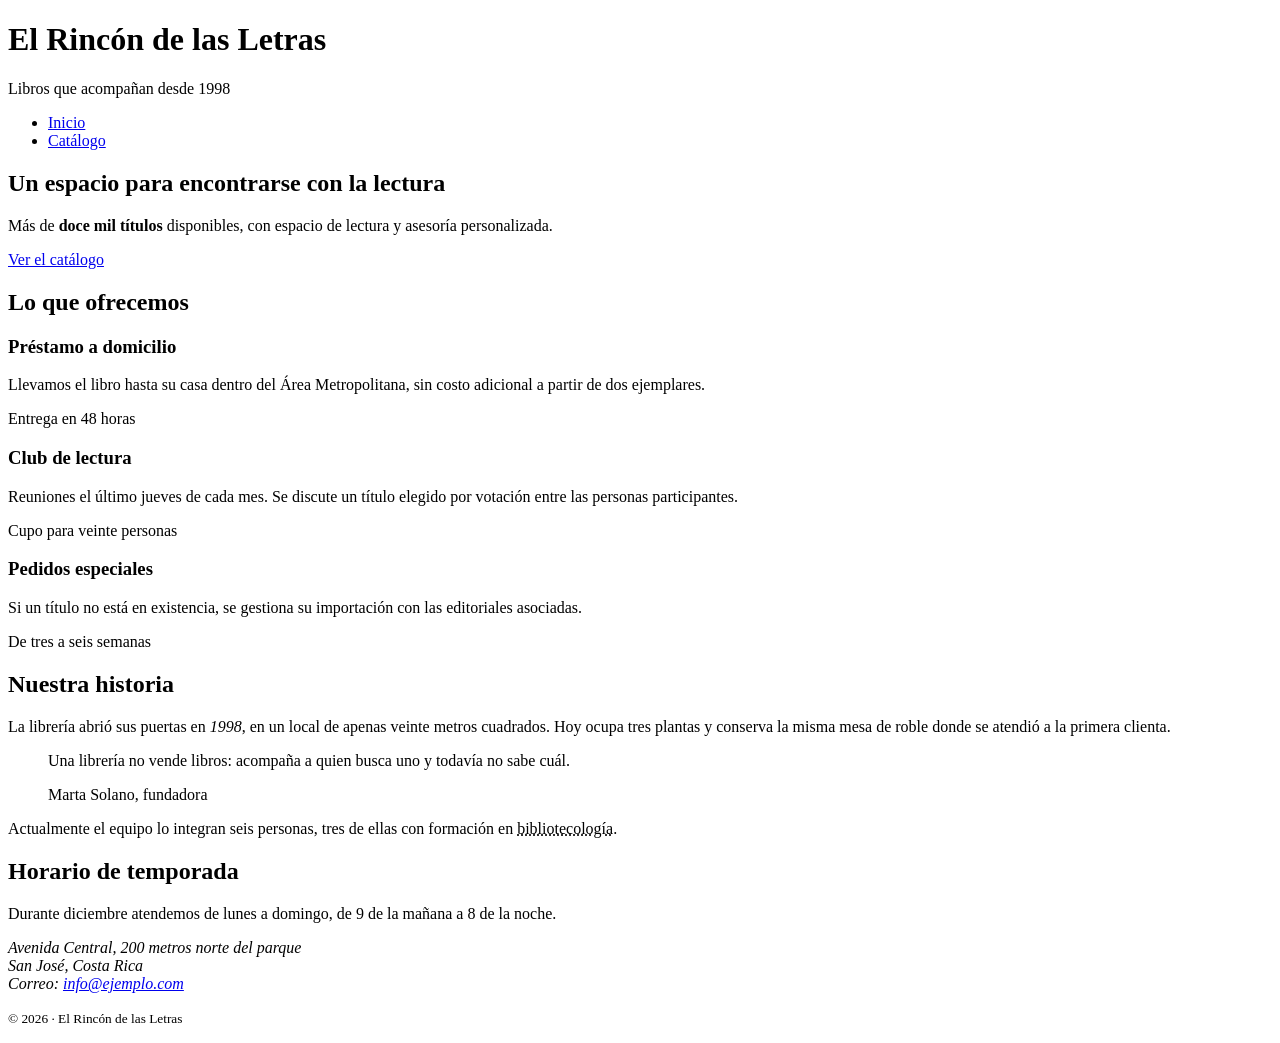
==== ac2-css/index.html @ 8211766a "se crea estructura y rama" ====
<!DOCTYPE html>
<html lang="es">

<head>
  <meta charset="UTF-8">
  <meta name="viewport" content="width=device-width, initial-scale=1.0">
  <meta name="author" content="Escriba aquí su nombre completo">
  <meta name="description" content="Librería El Rincón de las Letras: catálogo, servicios y contacto.">
  <meta name="keywords" content="librería, libros, lectura, catálogo, Costa Rica">

  <title>Inicio | El Rincón de las Letras</title>

  <link rel="icon" href="recursos/favicon.png" type="image/png">
  <link rel="stylesheet" href="estilos.css">

  <!--AQUÍ SE ENLAZA LA HOJA DE ESTILOS QUE USTED DEBE CREAR.
       El archivo debe llamarse  css/estilos.css -->

</head>

<body>

  <!--CABECERA-->
  <header id="cabecera">
    <div class="marca">
      <h1>El Rincón de las Letras</h1>
      <p class="lema">Libros que acompañan desde 1998</p>
    </div>

    <nav class="menu-principal">
      <ul>
        <li><a href="index.html" class="enlace-activo">Inicio</a></li>
        <li><a href="catalogo.html">Catálogo</a></li>
      </ul>
    </nav>
  </header>

  <!--CONTENIDO PRINCIPAL-->
  <main id="contenido">

    <!-- Zona de presentación -->
    <section id="portada" class="hero">
      <h2>Un espacio para encontrarse con la lectura</h2>
      <p class="hero-texto">
        Más de <strong>doce mil títulos</strong> disponibles, con espacio
        de lectura y asesoría personalizada.
      </p>
      <a href="catalogo.html" class="boton boton-principal">Ver el catálogo</a>
    </section>

    <!-- Tres bloques para maquetar en fila -->
    <section id="servicios">
      <h2>Lo que ofrecemos</h2>

      <div class="rejilla-servicios">

        <article class="tarjeta">
          <h3>Préstamo a domicilio</h3>
          <p>
            Llevamos el libro hasta su casa dentro del Área Metropolitana,
            sin costo adicional a partir de dos ejemplares.
          </p>
          <p class="tarjeta-pie">Entrega en 48 horas</p>
        </article>

        <article class="tarjeta">
          <h3>Club de lectura</h3>
          <p>
            Reuniones el último jueves de cada mes. Se discute un título
            elegido por votación entre las personas participantes.
          </p>
          <p class="tarjeta-pie">Cupo para veinte personas</p>
        </article>

        <article class="tarjeta">
          <h3>Pedidos especiales</h3>
          <p>
            Si un título no está en existencia, se gestiona su importación
            con las editoriales asociadas.
          </p>
          <p class="tarjeta-pie">De tres a seis semanas</p>
        </article>

      </div>
    </section>

    <!-- Contenido con cita -->
    <section id="historia">
      <h2>Nuestra historia</h2>

      <p>
        La librería abrió sus puertas en <em>1998</em>, en un local de
        apenas veinte metros cuadrados. Hoy ocupa tres plantas y conserva
        la misma mesa de roble donde se atendió a la primera clienta.
      </p>

      <blockquote class="cita">
        <p>
          Una librería no vende libros: acompaña a quien busca uno y
          todavía no sabe cuál.
        </p>
        <footer class="cita-autoria">Marta Solano, fundadora</footer>
      </blockquote>

      <p>
        Actualmente el equipo lo integran seis personas, tres de ellas
        con formación en <abbr title="Bibliotecología">bibliotecología</abbr>.
      </p>
    </section>

  </main>

  <!--CONTENIDO SECUNDARIO -->
  <aside id="aviso" class="panel-aviso">
    <h2>Horario de temporada</h2>
    <p>
      Durante diciembre atendemos de lunes a domingo, de 9 de la mañana
      a 8 de la noche.
    </p>
  </aside>

  <!-- PIE -->
  <footer id="pie">
    <div class="pie-contenido">
      <address class="datos-contacto">
        Avenida Central, 200 metros norte del parque<br>
        San José, Costa Rica<br>
        Correo: <a href="mailto:info@ejemplo.com">info@ejemplo.com</a>
      </address>

      <p class="creditos"><small>&copy; 2026 · El Rincón de las Letras</small></p>
    </div>
  </footer>

</body>

</html>
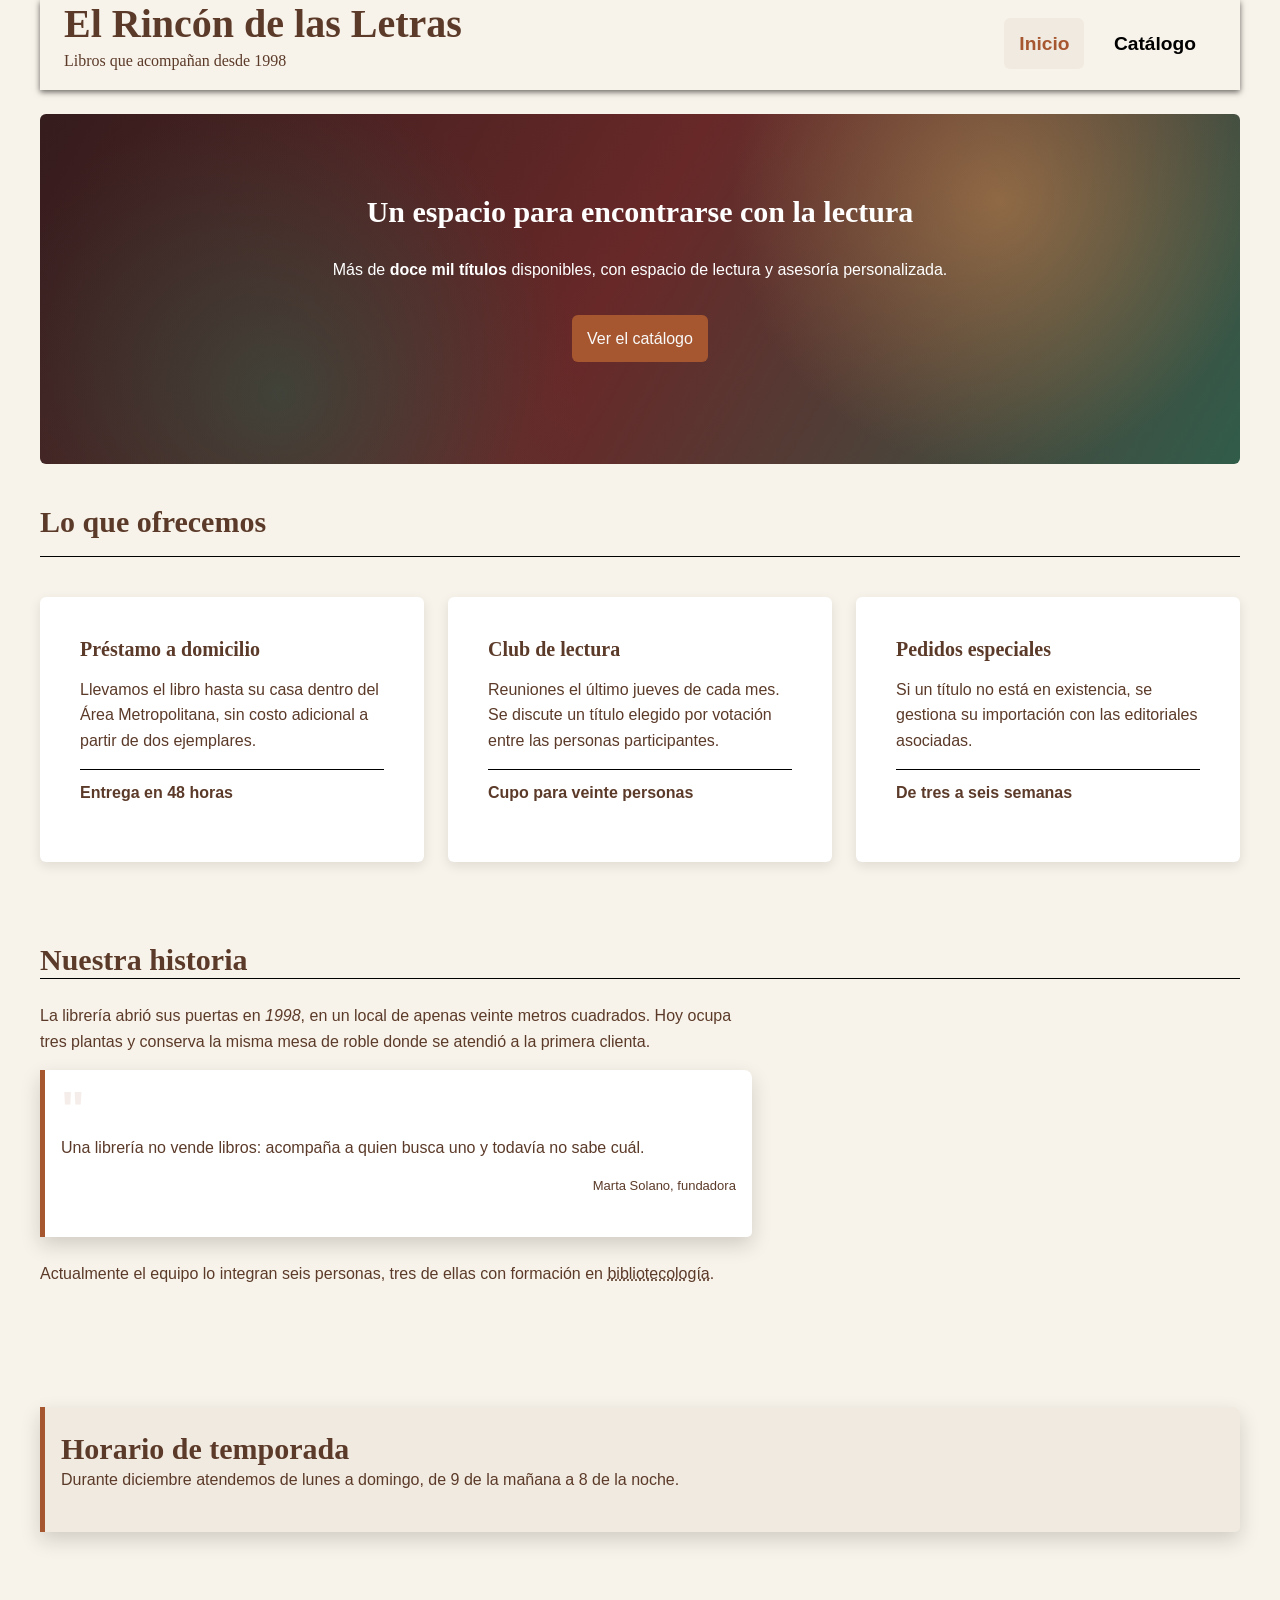
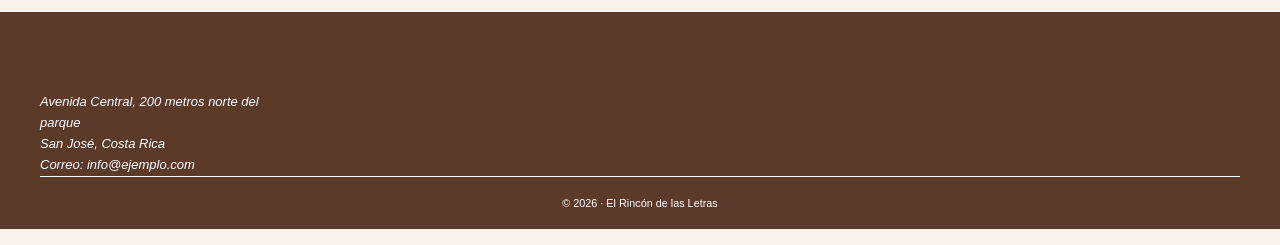
==== commit 664c6985: "PRUEBA COMPLETA DE CSS COMPLETA" ====
--- a/ac2-css/index.html
+++ b/ac2-css/index.html
@@ -11,10 +11,10 @@
   <title>Inicio | El Rincón de las Letras</title>
 
   <link rel="icon" href="recursos/favicon.png" type="image/png">
-  <link rel="stylesheet" href="estilos.css">
+  <link rel="stylesheet" href="css/estilos.css">
 
   <!--AQUÍ SE ENLAZA LA HOJA DE ESTILOS QUE USTED DEBE CREAR.
-       El archivo debe llamarse  css/estilos.css -->
+      El archivo debe llamarse  css/estilos.css -->
 
 </head>
 
--- a/ac2-css/css/estilos.css
+++ b/ac2-css/css/estilos.css
@@ -0,0 +1,504 @@
+
+/* VARIABLES CSS */
+:root{
+    --color-tinta: #5B3A29; /* TEXTO NEGRO */
+    --color-acento: #000 ; /*  */
+    --color-fondo: linear-gradient(135deg, #5a2024, #a64943); /* PARA PROBAR FONDOS*/
+    --color-fondo-alt: #f8f3ea ; /* FONDO DE BODY */
+    --color-linea: linear-gradient(135deg, #5a2024, #a64943); /* COLOR PARA SEPARADOR O HR*/
+    --color-blanco: #fff; /* COLOR DE TEXTO */
+    --fondo: radial-gradient(circle at 80% 25%, rgba(197, 139, 80, 0.55), transparent 27%), radial-gradient(circle at 20% 80%, rgba(49, 92, 74, 0.55), transparent 30%), linear-gradient(120deg, rgb(53, 28, 29), rgb(104, 40, 40) 48%, rgb(49, 92, 74)); /* COLOR DE FONDO DEL HERO */
+    --fondo-2: linear-gradient(rgba(53, 28, 29, 0.9), rgba(53, 28, 29, 0.9)), radial-gradient(circle, #a85c4d, #351c1d);/* FONDO ALTERNATIVO DE HERO FALTA PROBAR */
+
+/* FUENTES Y TITULOS */
+    --fuente-titulo: Georgia, "Times New Roman", serif;
+    --fuente-texto: "Trebuchet MS", Arial, sans-serif;
+
+/* ESPACIADO CONVERSION 1REM=10PX*/
+    --esp-xs: 0.8rem;
+    --esp-sm: 1.6rem;
+    --esp-md: 2.4rem;
+    --esp-lg: 4.0rem;
+    --esp-xl: 8.0rem;
+
+/* OTROS ELEMENTOS */
+    --radio: 0.6rem;
+    --sombra-1: 0 0.2rem 0.6rem rgba(0,0,0,0.6);/* APENAS SEPARADO */
+    --sombra-2: 0 0.4rem 1.2rem rgba(0,0,0,0.10);/* TARJETAS */
+    --sombra-3: 0 0.8rem 2.0rem rgba(0,0,0,0.16);/* ELEMENTOS ELEVADOS*/
+    --transition: all 0.25s ease;
+    --ancho-max: 120rem;
+
+/* GRID FLEX*/
+    --grid: repeat(auto-fit, minmax(28rem, 1fr));/* Pon tantas columnas como quepan → mínimo 28rem → y reparte el espacio sobrante. */
+ /* "Quiero empezar en 32rem, puedo crecer si sobra espacio y puedo encogerme si falta espacio." */
+}
+
+*{
+    padding: 0px;
+    margin: 0px;
+    box-sizing: border-box; /* SIN ELLA LAS MEDIDAS DE UNA CAJA ES IGUAL A LA MEDIDA DE TODO (PADDING, MARGIN, BORDER) */
+}
+
+/* LA BASE DEL TAMAÑO */
+html{
+    font-size: 62.5%;
+    scroll-behavior: smooth;
+}
+
+body{
+    font-size: 1.6rem;
+    font-family: var(--fuente-texto);
+    line-height: 1.6;
+    color: var(--color-tinta);
+    background-color: var(--color-fondo-alt);
+}
+
+img{
+    max-width: 100%;
+    height: auto;
+    display: block;
+}
+
+/* JERARQUIA DE TITULOS */
+h1, h2, h3{
+    font-family: var(--fuente-titulo);
+    line-height: 1.2;
+    color: var(--color-marca);
+}
+
+h1{
+    font-size: 4rem;
+}
+
+h2{
+    font-size: 3rem;
+}
+
+h3{
+    font-size: 2rem;
+}
+
+p{
+    margin-bottom: var(--esp-sm);
+}
+
+a{
+    color: var(--color-acento);
+    text-decoration: none;
+    font-family: inherit;
+}
+
+/* CONTENEDORES Y SECCIONES */
+/*CABECERA Y MENU*/
+header {
+    display: flex;
+    justify-content: space-between;
+    align-items: center;
+    border-bottom: 0.1rem solid var(--color-linea);
+    position: sticky;
+    top: 0;
+    z-index: 100;
+    background: var(--color-fondo-alt);
+    box-shadow: var(--sombra-1);
+    width: var(--ancho-max);
+    margin-left: auto;
+    margin-right: auto;
+    padding: 0 var(--esp-md);
+}
+
+footer{
+    background-color: #5B3A29;
+    margin-left: auto;
+    margin-right: auto;
+}
+
+caption{
+    font-size: medium;
+    font-weight: bold;
+    margin-bottom: var(--esp-xs);
+    text-align: left;
+}
+
+table{
+    border-collapse: collapse;
+    box-shadow: var(--sombra-3);
+}
+
+thead th{
+    background-color: #5B3A29;
+    color: #fff;
+    padding: var(--esp-sm);
+    text-align: left;
+}
+
+tr:nth-child(even) td {
+    background-color: #f1e8d7;
+}
+
+tr:nth-child(even) th {
+    background-color: #f1e8d7;
+}
+
+th{
+    padding: var(--esp-sm);
+    border-bottom: 1px solid #DDD2C4;
+}
+
+td{
+    padding: var(--esp-sm);
+    border-bottom: 1px solid #DDD2C4;
+}
+
+input:focus:invalid:not(:placeholder-shown){
+    background-color: rgba(238, 73, 73, 0.363);
+    color: #000;
+}
+
+input:focus:valid:not(:placeholder-shown){
+    background-color: rgb(190, 250, 190);
+}
+
+input:active{
+    background-color: #09ff00;
+    color: white;
+    outline: 2px solid #18f304;
+    outline-offset: 2px;
+}
+
+form{
+    width: 50%;
+    font-family: inherit;
+}
+
+input[type="text"], input[type="email"], input[type="password"], input[type="number"], input[type="tel"],input[type="date"]{
+    width: 95%;
+    padding: 1rem;
+    border-radius: 8px;
+    font-family: inherit;
+    transition: all 0.5s ease;
+    display: block;
+    margin: 5px auto;
+    background-color: var(--color-fondo-alt);
+}
+
+label{
+    padding-left: 1rem;
+}
+
+fieldset{
+    border-radius: var(--radio);
+    background-color: #fff;
+    margin: var(--esp-md) 0;
+    padding: 0 var(--esp-md);
+}
+
+input:focus{
+    background-color: var(--color-fondo-alt)
+}
+
+/* ------------------------ID------------------------------ */
+
+#cabecera{
+    margin-bottom: var(--esp-md);
+}
+#contenido{
+    max-width: var(--ancho-max);
+    margin-left: auto;
+    margin-right: auto;
+}
+#portada{}
+
+#servicios h2{
+    margin-top: var(--esp-lg);
+    border-bottom: 1px solid #000;
+    padding-bottom: var(--esp-sm);
+}
+
+#historia h2{
+    margin-top: var(--esp-xl);
+    border-bottom: 1px solid #000;
+    margin-bottom: var(--esp-md);
+}
+
+#historia p{
+    width: 80ch;
+}
+
+#aviso{
+    max-width: var(--ancho-max);
+    margin-left: auto;
+    margin-right: auto;
+    margin-top: 12rem;
+}
+#pie{
+    background-color: #5B3A29;
+    width: 100%;
+}
+#existencias h2{
+    margin: var(--esp-lg) 0;
+    border-bottom: 1px solid #A6572F;
+    padding-bottom: var(--esp-xs);
+}
+#categorias h2{
+    margin: var(--esp-lg) 0;
+    border-bottom: 1px solid #A6572F;
+    padding-bottom: var(--esp-xs);
+}
+
+#categorias ul {
+    padding: 1rem 3rem;
+    margin-bottom: 1rem;
+}
+
+#categorias dt {
+    padding: 1rem 3rem;
+    margin-bottom: 1rem;
+    font-weight: bold;
+}
+
+#categorias dd {
+    padding-left: 5rem;
+}
+
+#pedido{}
+
+/* ------------------------CLASES------------------------------ */
+.marca {
+    font-family: var(--fuente-titulo);
+    font-size: 2rem;
+    font-weight: 700;
+}
+
+.lema{
+    font-size: medium;
+    font-weight: lighter;
+}
+
+.menu-principal ul li{
+    display: inline-block;
+    list-style: none;
+    font-family: var(--fuente-texto);
+    font-size: larger;
+    padding: 0.5rem;
+}
+
+.menu-principal ul li a{
+    padding: 1.5rem ;
+    font-weight: bold;
+}
+
+.menu-principal ul li a:hover{
+    background-color: #F1EAE0;
+    color: #A6572F;
+    padding: 1.5rem;
+    border-radius: var(--radio);
+    box-shadow: var(--sombra-3);
+}
+
+.menu-enlace:hover {
+    background-color: var(--color-fondo-alt);
+    color: var(--color-marca);
+}
+
+.menu-enlace:focus {
+    outline: 0.2rem solid var(--color-acento);
+    outline-offset: 0.2rem;
+}
+
+.enlace-activo{
+    background-color: #F1EAE0;
+    color: #A6572F;
+    padding: 1.5rem;
+    border-radius: var(--radio);
+}
+
+.hero{
+    max-width: var(--ancho-max);
+    margin-left: auto;
+    margin-right: auto;
+    text-align: center;
+    background: var(--fondo);
+    padding: var(--esp-xl);
+    color: var(--color-blanco);
+    height: 35rem;
+    border-radius: var(--radio);
+}
+.hero-texto{
+    color: var(--color-blanco);
+    line-height: 5;
+}
+.boton{
+    background-color: #A6572F;
+    color: #f9f9f9;
+    padding: 1.5rem;
+    border-radius: var(--radio);
+}
+.boton:hover{
+    background-color: #d16028;
+    color: #f9f9f9;
+    padding: 1.5rem;
+    border-radius: var(--radio);
+    box-shadow: var(--sombra-3);
+}
+
+.boton-principal{}
+
+.rejilla-servicios{
+    display: grid;
+    grid-template-columns: var(--grid);
+    gap: var(--esp-md);
+    margin-top: var(--esp-lg);
+    align-items: center;
+}
+
+.tarjeta{
+    padding: var(--esp-lg);
+    border-radius: var(--radio);
+    background-color: var(--color-blanco);
+    box-shadow: var(--sombra-2);
+    align-items: center;
+    transition: box-shadow 0.5s ease;
+}
+
+.tarjeta:hover{
+    animation: resaltar 2s ease infinite;
+    box-shadow: var(--sombra-1);
+}
+
+.tarjeta h3{
+    margin-bottom: var(--esp-sm);
+}
+.tarjeta-pie{
+    border-top: 1px solid var(--color-acento);
+    padding-top: 1rem;
+    font-weight: bold;
+}
+.cita{
+    padding: 0 var(--esp-sm);
+    padding-bottom: var(--esp-lg);
+    border-radius: 0px 8px 5px 0px ;
+    background-color: var(--color-blanco);
+    border-left: 5px solid #A6572F;
+    box-shadow: var(--sombra-3);
+    width: 80ch;
+    margin-bottom: var(--esp-md);
+}
+
+.cita::before{
+    content: '"';
+    color: #A6572F;
+    display: inline-block;
+    font-weight: bolder;
+    font-size: 50px;
+    height: 10px;
+    opacity: 10%;
+}
+
+.cita-autoria{
+    font-size: small;
+    text-align: right;
+    background-color: var(--color-blanco);
+}
+
+.panel-aviso{
+    padding: var(--esp-md) var(--esp-sm);
+    border-radius: 0px 8px 5px 0px ;
+    background-color: #F1EAE0;
+    border-left: 5px solid #A6572F;
+    box-shadow: var(--sombra-3);
+    width: 100%;
+    margin-bottom: var(--esp-xl);
+}
+.pie-contenido{
+    max-width: var(--ancho-max);
+    background-color: #5B3A29;
+    color: var(--color-blanco);
+    margin-left: auto;
+    margin-right: auto;
+    padding-top: var(--esp-xl);
+}
+.pie-contenido address{
+    max-width: var(--ancho-max);
+    background-color: #5B3A29;
+    color: var(--color-blanco);
+}
+
+.pie-contenido address a{
+    text-decoration: none;
+    color: var(--color-blanco);
+}
+
+.datos-contacto{
+    width: 36ch;
+    font-size: small;
+    font-weight: lighter;
+}
+
+.creditos{
+    border-top: 0.5px solid #fff;
+    text-align: center;
+    padding: var(--esp-sm) 0;
+    font-size: small;
+    font-weight: lighter;
+}
+
+.indice{
+    display: flex;
+    flex-direction: column;
+    background: linear-gradient(135deg, #F1EAE0, #A6572F);;
+    box-shadow: var(--sombra-1);
+    width: var(--ancho-max);
+    margin-left: auto;
+    margin-right: auto;
+    padding: var(--esp-md);
+    margin-top: var(--esp-lg);
+}
+
+.indice ul{
+    display: flex;
+    align-items: center;
+    text-decoration: none;
+    list-style: none;
+    gap: var(--esp-sm);
+    color: #A6572F;
+    margin-top: var(--esp-sm);
+}
+
+.indice ul li a{
+    color: #A6572F;
+    border-bottom: 1px solid #A6572F;
+}
+
+.tabla-catalogo{
+    width: 100%;
+}
+
+.indice ul li a:hover{
+    color: #dd7541;
+    border-bottom: 1px solid #dd7541;
+}
+
+.glosario{
+    border: 1px solid #DDD2C4;
+    background-color: #fff;
+    padding: var(--esp-md);
+    margin-bottom: 7rem;
+}
+
+.boton-secundario{
+    background-color: var(--color-fondo-alt);
+    color: var(--color-suave);
+}
+
+@keyframes resaltar{
+    0%{
+        transform: translateY(0px) ;
+    }
+    50%{
+        transform: translateY(-5px) ;
+    }
+    100%{
+        transform: translateY(0px) ;
+    }
+}
